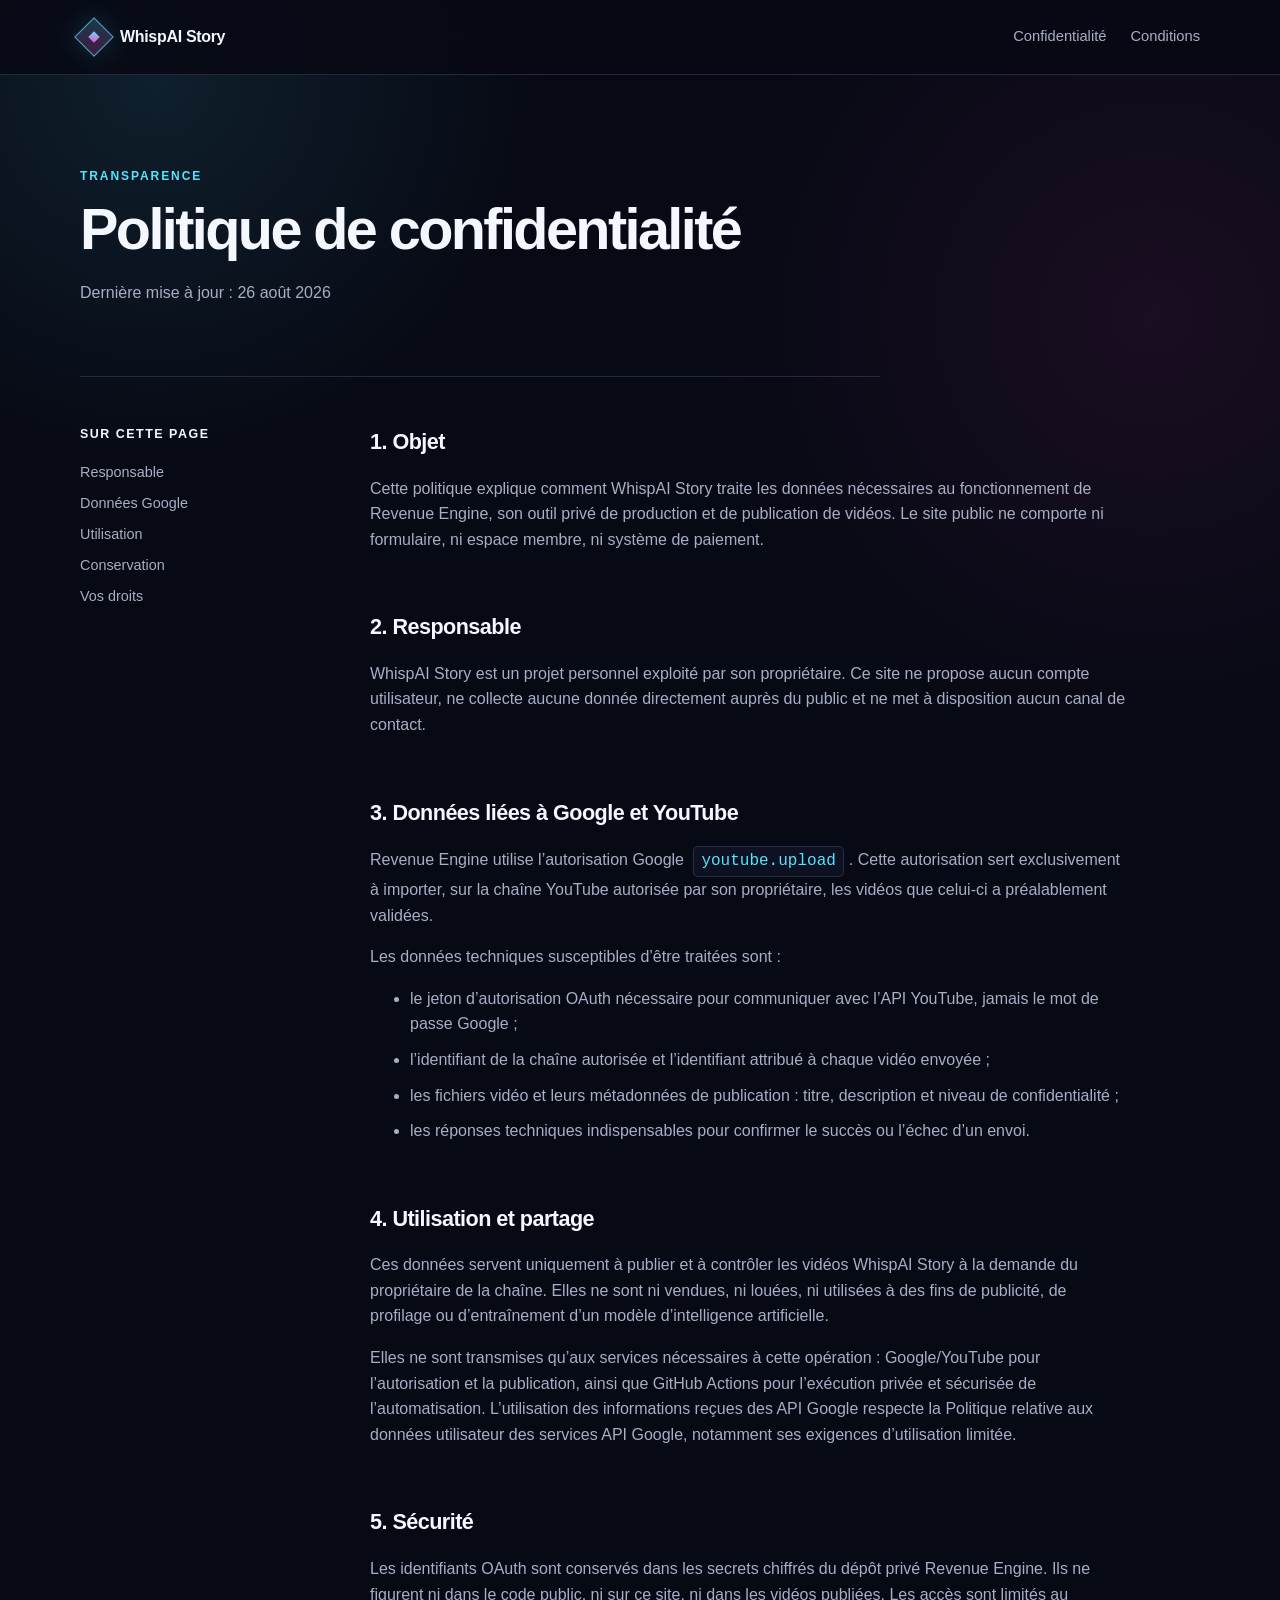
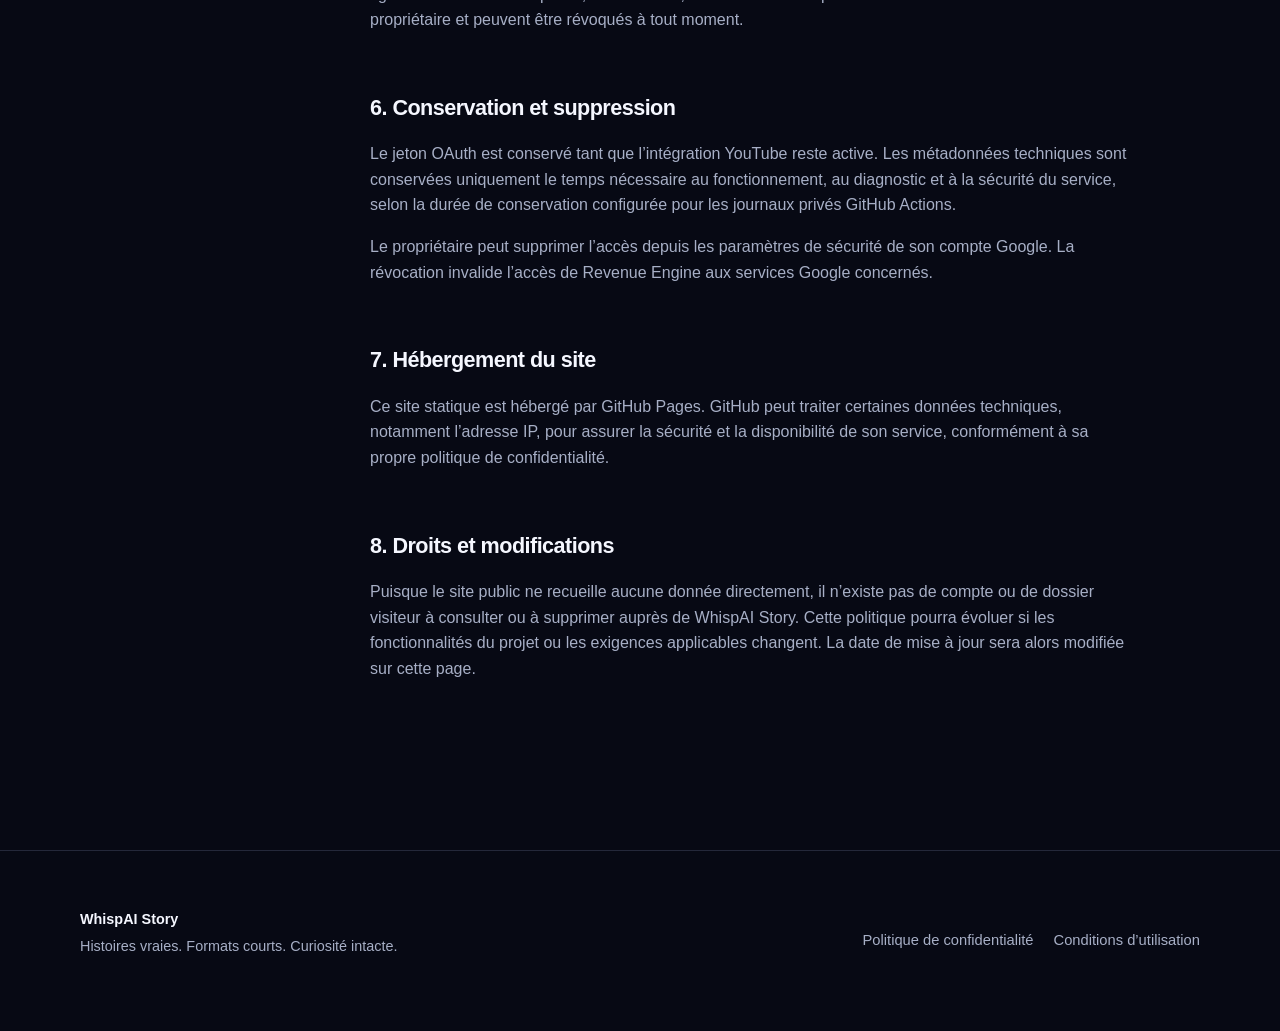
==== confidentialite/index.html @ 77aeb658 "Add files via upload" ====
<!doctype html>
<html lang="fr">
  <head>
    <meta charset="utf-8">
    <meta name="viewport" content="width=device-width, initial-scale=1">
    <title>Politique de confidentialité · WhispAI Story</title>
    <meta name="description" content="Politique de confidentialité de WhispAI Story et de son intégration à l’API YouTube.">
    <link rel="stylesheet" href="/styles.css">
  </head>
  <body>
    <header class="site-header">
      <div class="shell header-inner">
        <a class="brand" href="/" aria-label="WhispAI Story — Accueil">
          <span class="brand-mark" aria-hidden="true"><span></span></span>
          <span>WhispAI Story</span>
        </a>
        <nav aria-label="Navigation principale">
          <a href="/confidentialite/">Confidentialité</a>
          <a href="/conditions/">Conditions</a>
        </nav>
      </div>
    </header>

    <main class="legal shell">
      <header class="legal-header">
        <p class="kicker">Transparence</p>
        <h1>Politique de confidentialité</h1>
        <p class="legal-date">Dernière mise à jour : 26 août 2026</p>
      </header>

      <div class="legal-grid">
        <aside aria-label="Sommaire">
          <p>Sur cette page</p>
          <a href="#responsable">Responsable</a>
          <a href="#google">Données Google</a>
          <a href="#utilisation">Utilisation</a>
          <a href="#conservation">Conservation</a>
          <a href="#droits">Vos droits</a>
        </aside>

        <article class="legal-content">
          <section id="objet">
            <h2>1. Objet</h2>
            <p>Cette politique explique comment WhispAI Story traite les données nécessaires au fonctionnement de Revenue Engine, son outil privé de production et de publication de vidéos. Le site public ne comporte ni formulaire, ni espace membre, ni système de paiement.</p>
          </section>

          <section id="responsable">
            <h2>2. Responsable</h2>
            <p>WhispAI Story est un projet personnel exploité par son propriétaire. Ce site ne propose aucun compte utilisateur, ne collecte aucune donnée directement auprès du public et ne met à disposition aucun canal de contact.</p>
          </section>

          <section id="google">
            <h2>3. Données liées à Google et YouTube</h2>
            <p>Revenue Engine utilise l’autorisation Google <code>youtube.upload</code>. Cette autorisation sert exclusivement à importer, sur la chaîne YouTube autorisée par son propriétaire, les vidéos que celui-ci a préalablement validées.</p>
            <p>Les données techniques susceptibles d’être traitées sont :</p>
            <ul>
              <li>le jeton d’autorisation OAuth nécessaire pour communiquer avec l’API YouTube, jamais le mot de passe Google ;</li>
              <li>l’identifiant de la chaîne autorisée et l’identifiant attribué à chaque vidéo envoyée ;</li>
              <li>les fichiers vidéo et leurs métadonnées de publication : titre, description et niveau de confidentialité ;</li>
              <li>les réponses techniques indispensables pour confirmer le succès ou l’échec d’un envoi.</li>
            </ul>
          </section>

          <section id="utilisation">
            <h2>4. Utilisation et partage</h2>
            <p>Ces données servent uniquement à publier et à contrôler les vidéos WhispAI Story à la demande du propriétaire de la chaîne. Elles ne sont ni vendues, ni louées, ni utilisées à des fins de publicité, de profilage ou d’entraînement d’un modèle d’intelligence artificielle.</p>
            <p>Elles ne sont transmises qu’aux services nécessaires à cette opération : Google/YouTube pour l’autorisation et la publication, ainsi que GitHub Actions pour l’exécution privée et sécurisée de l’automatisation. L’utilisation des informations reçues des API Google respecte la Politique relative aux données utilisateur des services API Google, notamment ses exigences d’utilisation limitée.</p>
          </section>

          <section id="securite">
            <h2>5. Sécurité</h2>
            <p>Les identifiants OAuth sont conservés dans les secrets chiffrés du dépôt privé Revenue Engine. Ils ne figurent ni dans le code public, ni sur ce site, ni dans les vidéos publiées. Les accès sont limités au propriétaire et peuvent être révoqués à tout moment.</p>
          </section>

          <section id="conservation">
            <h2>6. Conservation et suppression</h2>
            <p>Le jeton OAuth est conservé tant que l’intégration YouTube reste active. Les métadonnées techniques sont conservées uniquement le temps nécessaire au fonctionnement, au diagnostic et à la sécurité du service, selon la durée de conservation configurée pour les journaux privés GitHub Actions.</p>
            <p>Le propriétaire peut supprimer l’accès depuis les paramètres de sécurité de son compte Google. La révocation invalide l’accès de Revenue Engine aux services Google concernés.</p>
          </section>

          <section id="hebergement">
            <h2>7. Hébergement du site</h2>
            <p>Ce site statique est hébergé par GitHub Pages. GitHub peut traiter certaines données techniques, notamment l’adresse IP, pour assurer la sécurité et la disponibilité de son service, conformément à sa propre politique de confidentialité.</p>
          </section>

          <section id="droits">
            <h2>8. Droits et modifications</h2>
            <p>Puisque le site public ne recueille aucune donnée directement, il n’existe pas de compte ou de dossier visiteur à consulter ou à supprimer auprès de WhispAI Story. Cette politique pourra évoluer si les fonctionnalités du projet ou les exigences applicables changent. La date de mise à jour sera alors modifiée sur cette page.</p>
          </section>
        </article>
      </div>
    </main>

    <footer class="site-footer">
      <div class="shell footer-inner">
        <div>
          <p class="footer-brand">WhispAI Story</p>
          <p>Histoires vraies. Formats courts. Curiosité intacte.</p>
        </div>
        <div class="footer-links">
          <a href="/confidentialite/">Politique de confidentialité</a>
          <a href="/conditions/">Conditions d’utilisation</a>
        </div>
      </div>
    </footer>
  </body>
</html>
---- styles.css ----
:root {
  --ink: #f5f7ff;
  --muted: #a7afc6;
  --night: #070914;
  --panel: #0d1121;
  --line: rgba(148, 163, 210, 0.2);
  --cyan: #53e4ff;
  --violet: #8c65ff;
  --magenta: #ff4ac6;
}

* { box-sizing: border-box; }
html { scroll-behavior: smooth; }
body {
  margin: 0;
  background:
    radial-gradient(circle at 12% 3%, rgba(83, 228, 255, 0.1), transparent 25rem),
    radial-gradient(circle at 90% 12%, rgba(255, 74, 198, 0.08), transparent 28rem),
    var(--night);
  color: var(--ink);
  font-family: Arial, Helvetica, sans-serif;
  line-height: 1.6;
}
a { color: inherit; }
.shell { width: min(1120px, calc(100% - 40px)); margin-inline: auto; }
.site-header {
  position: sticky;
  top: 0;
  z-index: 10;
  border-bottom: 1px solid var(--line);
  background: rgba(7, 9, 20, 0.86);
  backdrop-filter: blur(18px);
}
.header-inner {
  min-height: 74px;
  display: flex;
  align-items: center;
  justify-content: space-between;
  gap: 24px;
}
.brand {
  display: inline-flex;
  align-items: center;
  gap: 12px;
  font-weight: 750;
  letter-spacing: -0.02em;
  text-decoration: none;
}
.brand-mark {
  width: 28px;
  height: 28px;
  display: grid;
  place-items: center;
  transform: rotate(45deg);
  border: 1px solid rgba(83, 228, 255, 0.65);
  background: linear-gradient(135deg, rgba(83, 228, 255, 0.22), rgba(255, 74, 198, 0.24));
  box-shadow: 0 0 26px rgba(83, 228, 255, 0.18);
}
.brand-mark span {
  width: 8px;
  height: 8px;
  background: linear-gradient(135deg, var(--cyan), var(--magenta));
}
nav { display: flex; align-items: center; gap: 24px; }
nav a, .footer-links a {
  color: var(--muted);
  font-size: 0.92rem;
  text-decoration: none;
}
nav a:hover, nav a:focus-visible, .footer-links a:hover, .footer-links a:focus-visible {
  color: var(--cyan);
}
.hero { padding-block: 128px 104px; }
.eyebrow, .kicker {
  color: var(--cyan);
  font-size: 0.75rem;
  font-weight: 800;
  letter-spacing: 0.16em;
  text-transform: uppercase;
}
.eyebrow { display: flex; align-items: center; gap: 10px; }
.signal {
  width: 7px;
  height: 7px;
  border-radius: 50%;
  background: var(--cyan);
  box-shadow: 0 0 18px var(--cyan);
}
h1, h2, h3, p { margin-top: 0; }
.hero h1 {
  max-width: 900px;
  margin: 24px 0;
  font-size: clamp(3rem, 8vw, 6.8rem);
  line-height: 0.98;
  letter-spacing: -0.065em;
}
.hero h1 span {
  color: transparent;
  background: linear-gradient(90deg, var(--cyan), var(--violet) 52%, var(--magenta));
  background-clip: text;
}
.hero-copy {
  max-width: 700px;
  color: var(--muted);
  font-size: clamp(1.08rem, 2vw, 1.3rem);
}
.actions { display: flex; flex-wrap: wrap; gap: 12px; margin-top: 36px; }
.button {
  min-height: 48px;
  display: inline-flex;
  align-items: center;
  justify-content: center;
  padding: 0 20px;
  border: 1px solid var(--line);
  border-radius: 10px;
  font-weight: 750;
  text-decoration: none;
  transition: transform 160ms ease, border-color 160ms ease, background 160ms ease;
}
.button:hover { transform: translateY(-2px); }
.button-primary {
  border-color: transparent;
  background: linear-gradient(105deg, var(--cyan), #7c91ff 55%, var(--magenta));
  color: #050712;
}
.button-secondary:hover {
  border-color: rgba(83, 228, 255, 0.55);
  background: rgba(83, 228, 255, 0.06);
}
.section { padding-block: 72px; }
.section-heading { margin-bottom: 32px; }
.section h2, .legal h1 {
  margin-bottom: 0;
  font-size: clamp(2rem, 4.5vw, 3.8rem);
  line-height: 1.08;
  letter-spacing: -0.045em;
}
.cards { display: grid; grid-template-columns: repeat(3, 1fr); gap: 16px; }
.card, .engine-panel {
  border: 1px solid var(--line);
  background: linear-gradient(145deg, rgba(18, 24, 47, 0.92), rgba(10, 13, 28, 0.92));
}
.card { min-height: 280px; padding: 26px; border-radius: 16px; }
.card-number {
  color: var(--magenta);
  font-size: 0.76rem;
  font-weight: 850;
  letter-spacing: 0.15em;
}
.card h3 { margin: 70px 0 12px; font-size: 1.4rem; }
.card p, .engine-copy, .legal-content p, .legal-content li { color: var(--muted); }
.engine-panel {
  display: grid;
  grid-template-columns: 0.9fr 1.1fr;
  gap: 70px;
  padding: clamp(28px, 6vw, 64px);
  border-radius: 22px;
  position: relative;
  overflow: hidden;
}
.engine-panel::after {
  content: "";
  position: absolute;
  width: 220px;
  height: 220px;
  right: -100px;
  bottom: -120px;
  border-radius: 50%;
  background: rgba(140, 101, 255, 0.14);
  filter: blur(10px);
}
.engine-copy { font-size: 1.06rem; }
.site-footer { margin-top: 80px; border-top: 1px solid var(--line); }
.footer-inner {
  min-height: 180px;
  display: flex;
  justify-content: space-between;
  align-items: center;
  gap: 36px;
  color: var(--muted);
  font-size: 0.9rem;
}
.footer-brand { margin-bottom: 4px; color: var(--ink); font-weight: 800; }
.footer-links { display: flex; flex-wrap: wrap; justify-content: flex-end; gap: 20px; }
.legal { padding-block: 92px 30px; }
.legal-header {
  max-width: 800px;
  padding-bottom: 54px;
  border-bottom: 1px solid var(--line);
}
.legal-date { margin-top: 20px; color: var(--muted); }
.legal-grid {
  display: grid;
  grid-template-columns: 220px minmax(0, 760px);
  gap: 70px;
  padding-top: 48px;
}
.legal-grid aside {
  position: sticky;
  top: 110px;
  align-self: start;
  display: flex;
  flex-direction: column;
  gap: 8px;
}
.legal-grid aside p {
  margin-bottom: 8px;
  font-size: 0.78rem;
  font-weight: 800;
  letter-spacing: 0.12em;
  text-transform: uppercase;
}
.legal-grid aside a { color: var(--muted); font-size: 0.9rem; text-decoration: none; }
.legal-grid aside a:hover { color: var(--cyan); }
.legal-content section { scroll-margin-top: 110px; padding: 0 0 42px; }
.legal-content h2 { margin-bottom: 16px; font-size: 1.35rem; letter-spacing: -0.025em; }
.legal-content p, .legal-content li { font-size: 1rem; }
.legal-content a { color: var(--cyan); overflow-wrap: anywhere; }
.legal-content code {
  display: inline-block;
  margin: 0 0.3em;
  padding: 0.1em 0.45em;
  border: 1px solid var(--line);
  border-radius: 5px;
  color: var(--cyan);
  background: var(--panel);
}
.legal-content li + li { margin-top: 10px; }
:focus-visible { outline: 3px solid rgba(83, 228, 255, 0.7); outline-offset: 4px; }
@media (max-width: 800px) {
  .header-inner { min-height: 68px; }
  nav { gap: 14px; }
  nav a { font-size: 0.8rem; }
  .hero { padding-block: 88px 58px; }
  .cards, .engine-panel, .legal-grid { grid-template-columns: 1fr; }
  .card { min-height: 0; }
  .card h3 { margin-top: 36px; }
  .engine-panel, .legal-grid { gap: 30px; }
  .legal-grid aside { display: none; }
  .footer-inner { align-items: flex-start; flex-direction: column; justify-content: center; }
  .footer-links { justify-content: flex-start; }
}
@media (max-width: 520px) {
  .shell { width: min(100% - 28px, 1120px); }
  .brand > span:last-child { font-size: 0.9rem; }
  nav a:first-child { display: none; }
  .section { padding-block: 52px; }
}
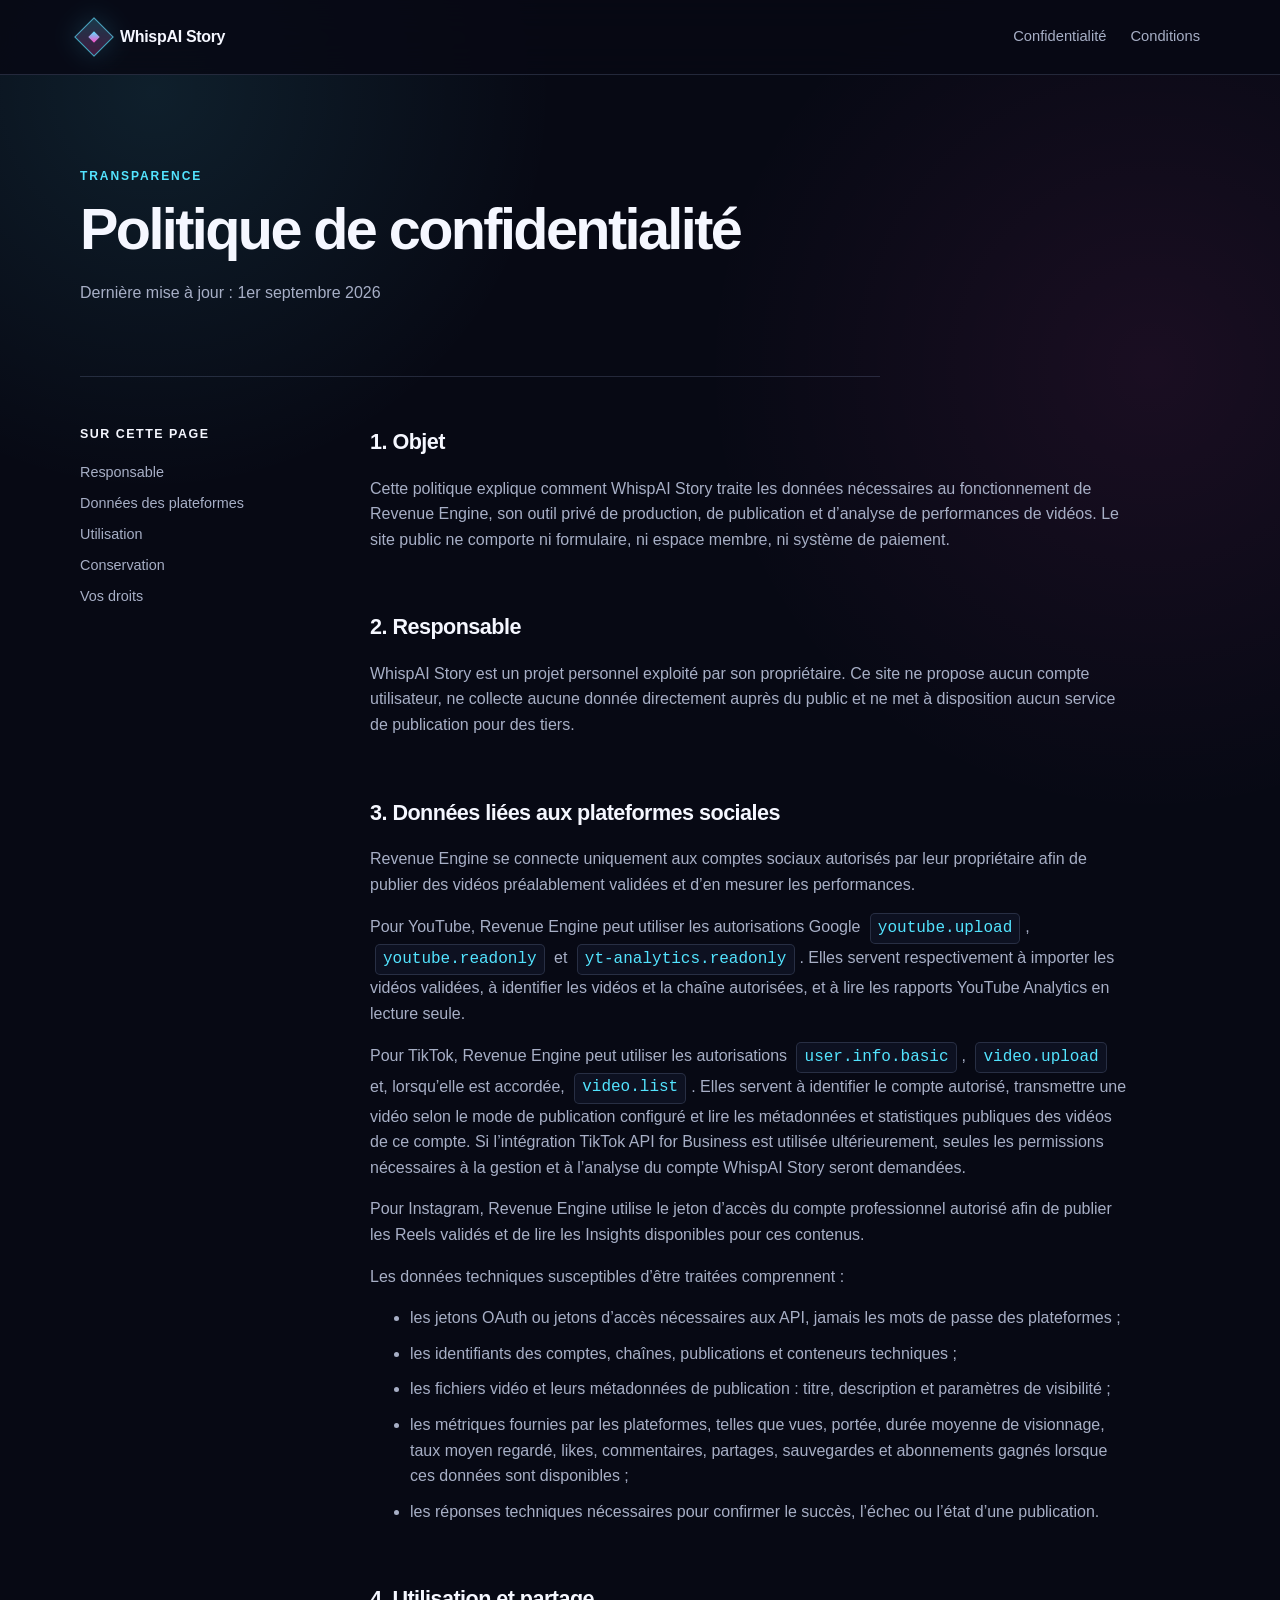
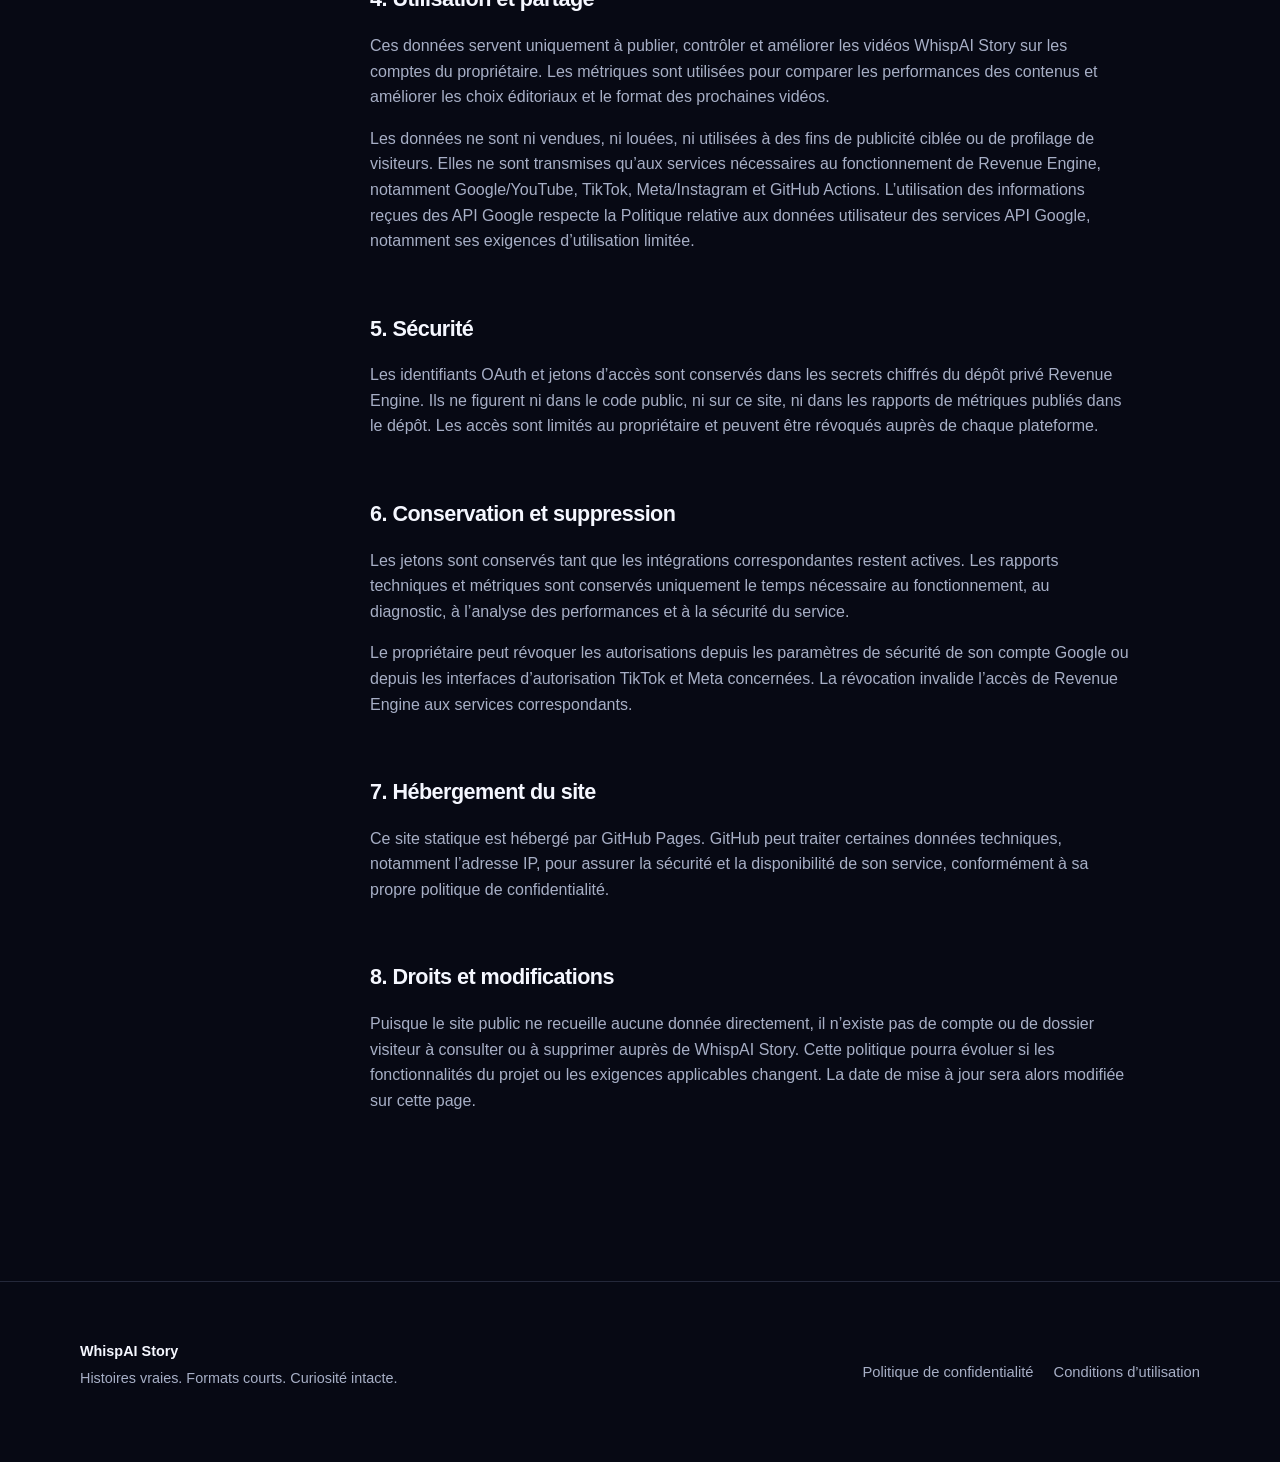
==== commit 5c5a7496: "Document social analytics data use" ====
--- a/confidentialite/index.html
+++ b/confidentialite/index.html
@@ -4,7 +4,7 @@
     <meta charset="utf-8">
     <meta name="viewport" content="width=device-width, initial-scale=1">
     <title>Politique de confidentialité · WhispAI Story</title>
-    <meta name="description" content="Politique de confidentialité de WhispAI Story et de son intégration à l’API YouTube.">
+    <meta name="description" content="Politique de confidentialité de WhispAI Story et de ses intégrations YouTube, TikTok et Instagram.">
     <link rel="stylesheet" href="/styles.css">
   </head>
   <body>
@@ -25,14 +25,14 @@
       <header class="legal-header">
         <p class="kicker">Transparence</p>
         <h1>Politique de confidentialité</h1>
-        <p class="legal-date">Dernière mise à jour : 26 août 2026</p>
+        <p class="legal-date">Dernière mise à jour : 1er septembre 2026</p>
       </header>
 
       <div class="legal-grid">
         <aside aria-label="Sommaire">
           <p>Sur cette page</p>
           <a href="#responsable">Responsable</a>
-          <a href="#google">Données Google</a>
+          <a href="#plateformes">Données des plateformes</a>
           <a href="#utilisation">Utilisation</a>
           <a href="#conservation">Conservation</a>
           <a href="#droits">Vos droits</a>
@@ -41,41 +41,45 @@
         <article class="legal-content">
           <section id="objet">
             <h2>1. Objet</h2>
-            <p>Cette politique explique comment WhispAI Story traite les données nécessaires au fonctionnement de Revenue Engine, son outil privé de production et de publication de vidéos. Le site public ne comporte ni formulaire, ni espace membre, ni système de paiement.</p>
+            <p>Cette politique explique comment WhispAI Story traite les données nécessaires au fonctionnement de Revenue Engine, son outil privé de production, de publication et d’analyse de performances de vidéos. Le site public ne comporte ni formulaire, ni espace membre, ni système de paiement.</p>
           </section>
 
           <section id="responsable">
             <h2>2. Responsable</h2>
-            <p>WhispAI Story est un projet personnel exploité par son propriétaire. Ce site ne propose aucun compte utilisateur, ne collecte aucune donnée directement auprès du public et ne met à disposition aucun canal de contact.</p>
+            <p>WhispAI Story est un projet personnel exploité par son propriétaire. Ce site ne propose aucun compte utilisateur, ne collecte aucune donnée directement auprès du public et ne met à disposition aucun service de publication pour des tiers.</p>
           </section>
 
-          <section id="google">
-            <h2>3. Données liées à Google et YouTube</h2>
-            <p>Revenue Engine utilise l’autorisation Google <code>youtube.upload</code>. Cette autorisation sert exclusivement à importer, sur la chaîne YouTube autorisée par son propriétaire, les vidéos que celui-ci a préalablement validées.</p>
-            <p>Les données techniques susceptibles d’être traitées sont :</p>
+          <section id="plateformes">
+            <h2>3. Données liées aux plateformes sociales</h2>
+            <p>Revenue Engine se connecte uniquement aux comptes sociaux autorisés par leur propriétaire afin de publier des vidéos préalablement validées et d’en mesurer les performances.</p>
+            <p>Pour YouTube, Revenue Engine peut utiliser les autorisations Google <code>youtube.upload</code>, <code>youtube.readonly</code> et <code>yt-analytics.readonly</code>. Elles servent respectivement à importer les vidéos validées, à identifier les vidéos et la chaîne autorisées, et à lire les rapports YouTube Analytics en lecture seule.</p>
+            <p>Pour TikTok, Revenue Engine peut utiliser les autorisations <code>user.info.basic</code>, <code>video.upload</code> et, lorsqu’elle est accordée, <code>video.list</code>. Elles servent à identifier le compte autorisé, transmettre une vidéo selon le mode de publication configuré et lire les métadonnées et statistiques publiques des vidéos de ce compte. Si l’intégration TikTok API for Business est utilisée ultérieurement, seules les permissions nécessaires à la gestion et à l’analyse du compte WhispAI Story seront demandées.</p>
+            <p>Pour Instagram, Revenue Engine utilise le jeton d’accès du compte professionnel autorisé afin de publier les Reels validés et de lire les Insights disponibles pour ces contenus.</p>
+            <p>Les données techniques susceptibles d’être traitées comprennent :</p>
             <ul>
-              <li>le jeton d’autorisation OAuth nécessaire pour communiquer avec l’API YouTube, jamais le mot de passe Google ;</li>
-              <li>l’identifiant de la chaîne autorisée et l’identifiant attribué à chaque vidéo envoyée ;</li>
-              <li>les fichiers vidéo et leurs métadonnées de publication : titre, description et niveau de confidentialité ;</li>
-              <li>les réponses techniques indispensables pour confirmer le succès ou l’échec d’un envoi.</li>
+              <li>les jetons OAuth ou jetons d’accès nécessaires aux API, jamais les mots de passe des plateformes ;</li>
+              <li>les identifiants des comptes, chaînes, publications et conteneurs techniques ;</li>
+              <li>les fichiers vidéo et leurs métadonnées de publication : titre, description et paramètres de visibilité ;</li>
+              <li>les métriques fournies par les plateformes, telles que vues, portée, durée moyenne de visionnage, taux moyen regardé, likes, commentaires, partages, sauvegardes et abonnements gagnés lorsque ces données sont disponibles ;</li>
+              <li>les réponses techniques nécessaires pour confirmer le succès, l’échec ou l’état d’une publication.</li>
             </ul>
           </section>
 
           <section id="utilisation">
             <h2>4. Utilisation et partage</h2>
-            <p>Ces données servent uniquement à publier et à contrôler les vidéos WhispAI Story à la demande du propriétaire de la chaîne. Elles ne sont ni vendues, ni louées, ni utilisées à des fins de publicité, de profilage ou d’entraînement d’un modèle d’intelligence artificielle.</p>
-            <p>Elles ne sont transmises qu’aux services nécessaires à cette opération : Google/YouTube pour l’autorisation et la publication, ainsi que GitHub Actions pour l’exécution privée et sécurisée de l’automatisation. L’utilisation des informations reçues des API Google respecte la Politique relative aux données utilisateur des services API Google, notamment ses exigences d’utilisation limitée.</p>
+            <p>Ces données servent uniquement à publier, contrôler et améliorer les vidéos WhispAI Story sur les comptes du propriétaire. Les métriques sont utilisées pour comparer les performances des contenus et améliorer les choix éditoriaux et le format des prochaines vidéos.</p>
+            <p>Les données ne sont ni vendues, ni louées, ni utilisées à des fins de publicité ciblée ou de profilage de visiteurs. Elles ne sont transmises qu’aux services nécessaires au fonctionnement de Revenue Engine, notamment Google/YouTube, TikTok, Meta/Instagram et GitHub Actions. L’utilisation des informations reçues des API Google respecte la Politique relative aux données utilisateur des services API Google, notamment ses exigences d’utilisation limitée.</p>
           </section>
 
           <section id="securite">
             <h2>5. Sécurité</h2>
-            <p>Les identifiants OAuth sont conservés dans les secrets chiffrés du dépôt privé Revenue Engine. Ils ne figurent ni dans le code public, ni sur ce site, ni dans les vidéos publiées. Les accès sont limités au propriétaire et peuvent être révoqués à tout moment.</p>
+            <p>Les identifiants OAuth et jetons d’accès sont conservés dans les secrets chiffrés du dépôt privé Revenue Engine. Ils ne figurent ni dans le code public, ni sur ce site, ni dans les rapports de métriques publiés dans le dépôt. Les accès sont limités au propriétaire et peuvent être révoqués auprès de chaque plateforme.</p>
           </section>
 
           <section id="conservation">
             <h2>6. Conservation et suppression</h2>
-            <p>Le jeton OAuth est conservé tant que l’intégration YouTube reste active. Les métadonnées techniques sont conservées uniquement le temps nécessaire au fonctionnement, au diagnostic et à la sécurité du service, selon la durée de conservation configurée pour les journaux privés GitHub Actions.</p>
-            <p>Le propriétaire peut supprimer l’accès depuis les paramètres de sécurité de son compte Google. La révocation invalide l’accès de Revenue Engine aux services Google concernés.</p>
+            <p>Les jetons sont conservés tant que les intégrations correspondantes restent actives. Les rapports techniques et métriques sont conservés uniquement le temps nécessaire au fonctionnement, au diagnostic, à l’analyse des performances et à la sécurité du service.</p>
+            <p>Le propriétaire peut révoquer les autorisations depuis les paramètres de sécurité de son compte Google ou depuis les interfaces d’autorisation TikTok et Meta concernées. La révocation invalide l’accès de Revenue Engine aux services correspondants.</p>
           </section>
 
           <section id="hebergement">
